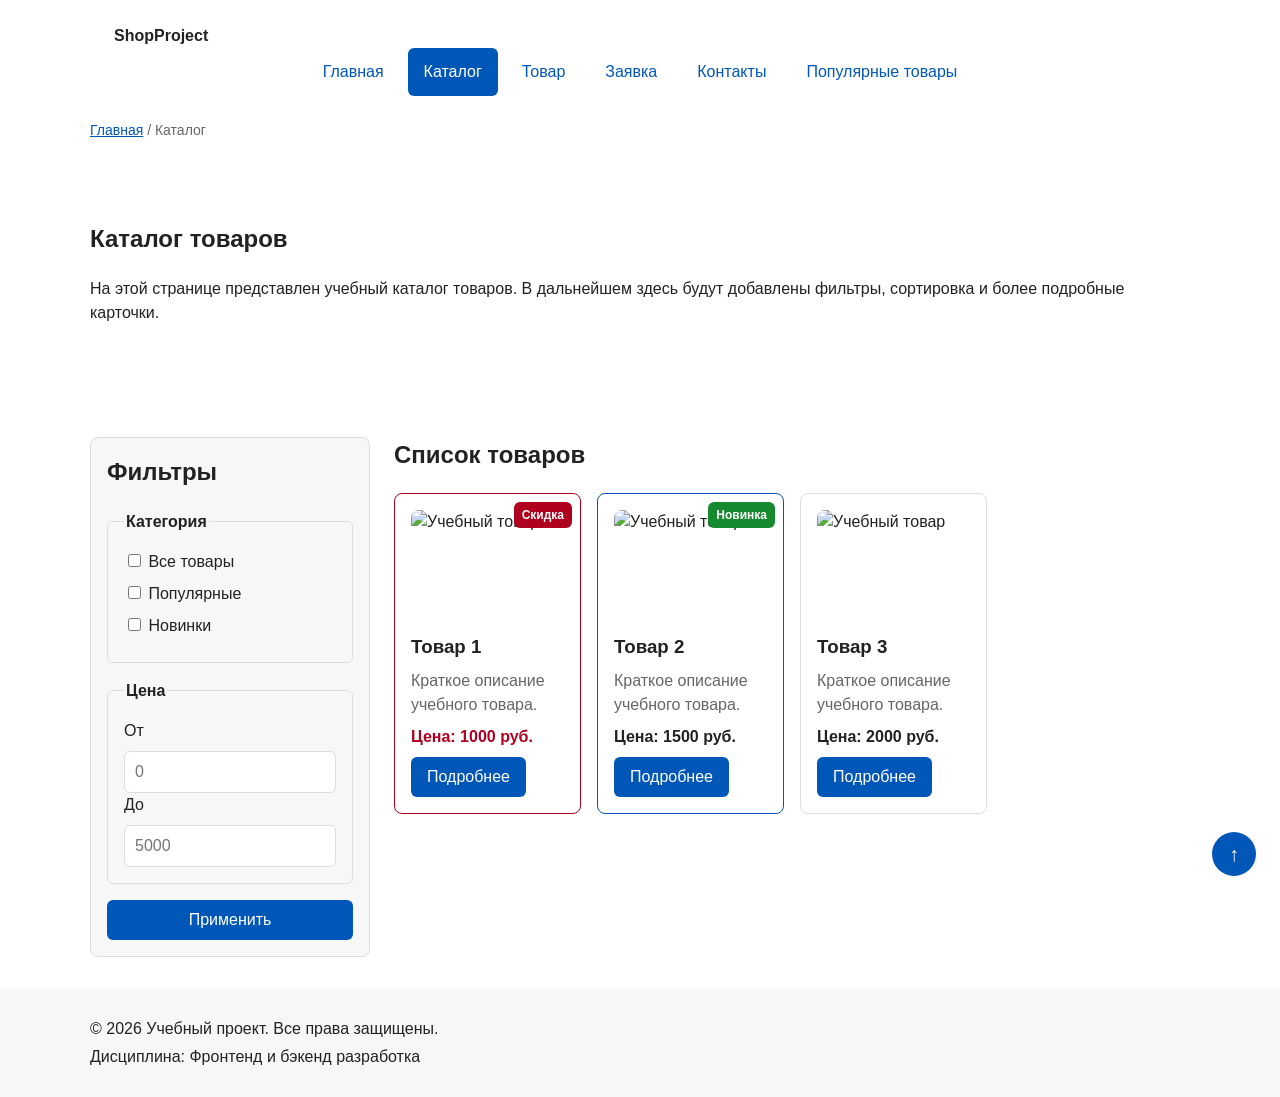
==== catalog.html @ 9c5c3bb3 "feat: complete responsive layout and a11y for KR3" ====
<!DOCTYPE html>
<html lang="ru">
<head>
  <meta charset="UTF-8">
  <meta name="viewport" content="width=device-width, initial-scale=1.0">
  <meta name="description" content="Каталог товаров учебного интернет-магазина.">
  <title>Каталог товаров – Учебный интернет-магазин</title>
  <link rel="stylesheet" href="css/style.css">
  <link rel="stylesheet" href="css/responsive.css">
</head>
<body>
  <a class="skip-link" href="#main">Перейти к основному содержимому</a>
  <header class="site-header">
    <div class="site-header__inner">
      <a class="site-header__logo" href="index.html">ShopProject</a>

      <nav class="site-nav" aria-label="Основная навигация">
        <ul class="site-nav__list">
          <li class="site-nav__item"><a class="site-nav__link" href="index.html">Главная</a></li>
          <li class="site-nav__item"><a class="site-nav__link site-nav__link--active" href="catalog.html">Каталог</a></li>
          <li class="site-nav__item"><a class="site-nav__link" href="product.html">Товар</a></li>
          <li class="site-nav__item"><a class="site-nav__link" href="order.html">Заявка</a></li>
          <li class="site-nav__item"><a class="site-nav__link" href="contacts.html">Контакты</a></li>
          <li class="site-nav__item"><a class="site-nav__link" href="index.html#popular">Популярные товары</a></li>
        </ul>
      </nav>
    </div>
  </header>

  <main id="main">

    <nav class="breadcrumbs" aria-label="Хлебные крошки">
      <a class="breadcrumbs__link" href="index.html">Главная</a>
      <span class="breadcrumbs__current">Каталог</span>
    </nav>

    <section class="section">
      <h1 class="section__title">Каталог товаров</h1>
      <p>
        На этой странице представлен учебный каталог товаров.
        В дальнейшем здесь будут добавлены фильтры, сортировка и более подробные карточки.
      </p>
    </section>

    <section class="catalog-layout">

      <aside class="catalog-filters">
        <h2 class="catalog-filters__title">Фильтры</h2>

        <form class="filters-form" action="#" method="get">

          <fieldset class="filters-form__group">
            <legend class="filters-form__legend">Категория</legend>

            <label class="filters-form__label">
              <input type="checkbox" name="category" value="all">
              Все товары
            </label>

            <label class="filters-form__label">
              <input type="checkbox" name="category" value="popular">
              Популярные
            </label>

            <label class="filters-form__label">
              <input type="checkbox" name="category" value="new">
              Новинки
            </label>
          </fieldset>

          <fieldset class="filters-form__group">
            <legend class="filters-form__legend">Цена</legend>

            <label class="filters-form__label" for="price-from">От</label>
            <input class="filters-form__input" id="price-from" name="price-from" type="number" min="0" placeholder="0">

            <label class="filters-form__label" for="price-to">До</label>
            <input class="filters-form__input" id="price-to" name="price-to" type="number" min="0" placeholder="5000">
          </fieldset>

          <button class="button button--primary" type="submit">Применить</button>
        </form>
      </aside>

      <section class="catalog-products">
        <h2 class="section__title">Список товаров</h2>

        <div class="products-grid">
          <article class="product-card product-card--discount">
            <span class="product-card__badge">Скидка</span>
            <img 
              src="images/product-640.jpg" 
              srcset="images/product-480.jpg 480w,
                      images/product-640.jpg 640w,
                      images/product-960.jpg 960w" 
              sizes="(max-width: 639px) 100vw, (max-width: 1023px) 50vw, 33vw" 
              alt="Учебный товар" 
              width="640" 
              height="480" 
              loading="lazy" 
              class="product-card__image"
            >
            <h3 class="product-card__title">Товар 1</h3>
            <p class="product-card__description">Краткое описание учебного товара.</p>
            <p class="product-card__price">Цена: 1000 руб.</p>
            <a class="button button--primary product-card__button" href="product.html">Подробнее</a>
          </article>

          <article class="product-card product-card--featured">
            <span class="product-card__badge product-card__badge--new">Новинка</span>
            <img 
              src="images/product-640.jpg" 
              srcset="images/product-480.jpg 480w,
                      images/product-640.jpg 640w,
                      images/product-960.jpg 960w" 
              sizes="(max-width: 639px) 100vw, (max-width: 1023px) 50vw, 33vw" 
              alt="Учебный товар" 
              width="640" 
              height="480" 
              loading="lazy" 
              class="product-card__image"
            >
            <h3 class="product-card__title">Товар 2</h3>
            <p class="product-card__description">Краткое описание учебного товара.</p>
            <p class="product-card__price">Цена: 1500 руб.</p>
            <a class="button button--primary product-card__button" href="product.html">Подробнее</a>
          </article>

          <article class="product-card">
            <img 
              src="images/product-640.jpg" 
              srcset="images/product-480.jpg 480w,
                      images/product-640.jpg 640w,
                      images/product-960.jpg 960w" 
              sizes="(max-width: 639px) 100vw, (max-width: 1023px) 50vw, 33vw" 
              alt="Учебный товар" 
              width="640" 
              height="480" 
              loading="lazy" 
              class="product-card__image"
            >
            <h3 class="product-card__title">Товар 3</h3>
            <p class="product-card__description">Краткое описание учебного товара.</p>
            <p class="product-card__price">Цена: 2000 руб.</p>
            <a class="button button--primary product-card__button" href="product.html">Подробнее</a>
          </article>
        </div>
      </section>

    </section>

  </main>

  <a class="scroll-top" href="#" aria-label="Наверх">↑</a>

  <footer class="site-footer">
    <p class="site-footer__text">&copy; 2026 Учебный проект. Все права защищены.</p>
    <p class="site-footer__text">Дисциплина: Фронтенд и бэкенд разработка</p>
  </footer>

</body>
</html>
---- css/style.css ----
/* ===================================
   1. Переменные проекта
   =================================== */

:root {
  --color-bg: #ffffff;
  --color-text: #222222;
  --color-muted: #666666;
  --color-primary: #0057b8;
  --color-primary-dark: #003f86;
  --color-border: #dddddd;
  --color-surface: #f7f7f7;
  --color-surface-accent: #eef5ff;
  --color-danger: #b00020;
  --color-success: #168a2f;
  --color-success-bg: #eefaf0;
  --color-white: #ffffff;

  --space-xs: 4px;
  --space-sm: 8px;
  --space-md: 16px;
  --space-lg: 24px;
  --space-xl: 32px;

  --radius-sm: 6px;
  --radius-md: 8px;
  --radius-lg: 12px;

  --container-width: 1100px;
}

/* ===================================
   2. Базовые стили
   =================================== */

* {
  box-sizing: border-box;
}

html {
  scroll-behavior: smooth;
}

body {
  margin: 0;
  font-family: Arial, sans-serif;
  line-height: 1.5;
  color: var(--color-text);
  background-color: var(--color-bg);
}

/* ===================================
   3. Общие элементы интерфейса
   =================================== */

a {
  color: var(--color-primary);
}

a:hover {
  color: var(--color-primary-dark);
}

a:focus-visible {
  outline: 2px solid var(--color-primary);
  outline-offset: 3px;
}

/* --- Кнопка: блок с модификаторами --- */

.button {
  display: inline-block;
  padding: var(--space-sm) var(--space-md);
  border: none;
  border-radius: var(--radius-sm);
  font: inherit;
  text-decoration: none;
  cursor: pointer;
}

.button--primary {
  color: var(--color-white);
  background-color: var(--color-primary);
}

.button--primary:hover {
  background-color: var(--color-primary-dark);
}

.button--secondary {
  color: var(--color-primary);
  background-color: transparent;
  border: 1px solid var(--color-primary);
}

.button--secondary:hover {
  color: var(--color-white);
  background-color: var(--color-primary);
}

.button:focus-visible {
  outline: 2px solid var(--color-primary);
  outline-offset: 3px;
}

.button:disabled {
  opacity: 0.6;
  cursor: not-allowed;
}

/* ===================================
   4. Шапка и навигация
   =================================== */

.site-header {
  background-color: var(--color-surface);
}

.site-header__inner {
  max-width: var(--container-width);
  margin: 0 auto;
  padding: var(--space-lg);
}

.site-header__logo {
  font-weight: 700;
  color: var(--color-text);
  text-decoration: none;
}

.site-nav__list {
  display: flex;
  flex-wrap: wrap;
  justify-content: center;
  align-items: center;
  gap: var(--space-md);
  padding: 0;
  margin: var(--space-md) 0 0;
  list-style: none;
}

.site-nav__item {
  margin: 0;
}

.site-nav__link {
  display: inline-block;
  padding: var(--space-sm) var(--space-md);
  color: var(--color-primary);
  text-decoration: none;
  border-radius: var(--radius-sm);
}

.site-nav__link:hover {
  color: var(--color-white);
  background-color: var(--color-primary);
}

.site-nav__link:focus-visible {
  outline: 2px solid var(--color-primary);
  outline-offset: 3px;
}

.site-nav__link--active {
  color: var(--color-white);
  background-color: var(--color-primary);
}

/* ===================================
   5. Компоненты страницы
   =================================== */

.main {
  padding: var(--space-lg);
}

.hero {
  max-width: var(--container-width);
  margin: 0 auto var(--space-xl);
  padding: var(--space-xl) var(--space-lg);
  background-color: var(--color-surface-accent);
  border-radius: var(--radius-lg);
}

.hero__title {
  margin-top: 0;
}

.hero__text {
  margin-bottom: var(--space-lg);
}

.section {
  max-width: var(--container-width);
  margin: 0 auto var(--space-xl);
}

.section__title {
  margin-top: 0;
}

.advantages-list {
  padding-left: var(--space-lg);
}

.advantages-list__item {
  margin-bottom: var(--space-xs);
}

.aside-info {
  max-width: var(--container-width);
  margin: 0 auto var(--space-xl);
  padding: var(--space-md);
  border-left: 4px solid var(--color-primary);
  background-color: var(--color-surface);
}

.aside-info__title {
  margin-top: 0;
}

.aside-info__text {
  margin-bottom: 0;
}

.site-footer {
  padding: var(--space-lg);
  background-color: var(--color-surface);
}

.site-footer__text {
  max-width: var(--container-width);
  margin: var(--space-xs) auto;
}

/* ===================================
   6. Хлебные крошки и якоря
   =================================== */

.breadcrumbs {
  max-width: var(--container-width);
  margin: 0 auto var(--space-md);
  font-size: 14px;
  color: var(--color-muted);
}

.breadcrumbs__link {
  color: var(--color-primary);
}

.breadcrumbs__current::before {
  content: " / ";
  color: var(--color-muted);
}

:target {
  outline: 2px dashed var(--color-primary);
  outline-offset: 4px;
}

/* ===================================
   7. Карточки товаров и сетки
   =================================== */

.products-grid {
  display: grid;
  grid-template-columns: repeat(3, 1fr);
  gap: var(--space-lg);
}

.product-card {
  display: flex;
  flex-direction: column;
  gap: var(--space-sm);
  padding: var(--space-md);
  border: 1px solid var(--color-border);
  border-radius: var(--radius-md);
  background-color: var(--color-bg);
}

.product-card:hover {
  border-color: var(--color-primary);
}

.product-card--featured {
  border-color: var(--color-primary);
}

.product-card--discount {
  border-color: var(--color-danger);
}

.product-card__title {
  margin: 0;
  color: var(--color-text);
}

.product-card__description {
  margin: 0;
  color: var(--color-muted);
}

.product-card__price {
  margin: 0;
  font-weight: 700;
}

.product-card--discount .product-card__price {
  color: var(--color-danger);
}

.product-card__button {
  margin-top: auto;
  align-self: flex-start;
}

/* ===================================
   8. Каталог
   =================================== */

.catalog-layout {
  max-width: var(--container-width);
  margin: 0 auto var(--space-xl);
  display: grid;
  grid-template-columns: 260px 1fr;
  grid-template-areas: "filters products";
  gap: var(--space-lg);
}

.catalog-filters {
  grid-area: filters;
  padding: var(--space-md);
  border: 1px solid var(--color-border);
  border-radius: var(--radius-md);
  background-color: var(--color-surface);
}

.catalog-filters__title {
  margin-top: 0;
}

.catalog-products {
  grid-area: products;
}

.filters-form {
  display: grid;
  gap: var(--space-md);
}

.filters-form__group {
  margin: 0;
  padding: var(--space-md);
  border: 1px solid var(--color-border);
  border-radius: var(--radius-sm);
}

.filters-form__legend {
  font-weight: 700;
}

.filters-form__label {
  display: block;
  margin-bottom: var(--space-sm);
}

.filters-form__input {
  width: 100%;
  padding: 8px 10px;
  border: 1px solid var(--color-border);
  border-radius: var(--radius-sm);
  font: inherit;
}

/* ===================================
   9. Модальное окно и форма заявки
   =================================== */

.order-dialog {
  width: min(100% - 32px, 560px);
  padding: var(--space-lg);
  border: none;
  border-radius: var(--radius-lg);
}

.order-dialog::backdrop {
  background-color: rgba(0, 0, 0, 0.5);
}

.order-dialog__title {
  margin-top: 0;
}

.order-form__field {
  margin-bottom: var(--space-md);
}

.order-form__field--checkbox {
  margin-bottom: var(--space-md);
}

.order-form__label {
  display: block;
  margin-bottom: var(--space-xs);
}

.order-form__label--checkbox {
  display: flex;
  align-items: center;
  gap: var(--space-sm);
  margin-bottom: 0;
}

.order-form__input,
.order-form__select,
.order-form__textarea {
  width: 100%;
  padding: 10px 12px;
  border: 1px solid var(--color-border);
  border-radius: var(--radius-sm);
  font: inherit;
}

.order-form__input[type="checkbox"] {
  width: auto;
}

.order-form__hint {
  display: block;
  margin-top: var(--space-xs);
  color: var(--color-muted);
}

.order-form__input:hover,
.order-form__select:hover,
.order-form__textarea:hover {
  border-color: var(--color-primary);
}

.order-form__input:focus-visible,
.order-form__select:focus-visible,
.order-form__textarea:focus-visible {
  outline: 2px solid var(--color-primary);
  outline-offset: 3px;
}

[aria-invalid="true"] {
  border-color: var(--color-danger);
}

.order-form__actions {
  display: flex;
  gap: var(--space-md);
  margin-top: var(--space-lg);
}

.success-message {
  max-width: var(--container-width);
  margin: var(--space-lg) auto;
  padding: var(--space-md);
  border-left: 4px solid var(--color-success);
  background-color: var(--color-success-bg);
}
/* ===================================
   10. Позиционирование
   =================================== */

/* Sticky-шапка */
.site-header {
  position: sticky;
  top: 0;
  z-index: 100;
}

/* Карточка — relative, чтобы бейдж позиционировался относительно неё */
.product-card {
  position: relative;
}

/* Бейдж */
.product-card__badge {
  position: absolute;
  top: var(--space-sm);
  right: var(--space-sm);
  padding: 4px 8px;
  color: var(--color-white);
  background-color: var(--color-danger);
  border-radius: var(--radius-sm);
  font-size: 12px;
  font-weight: 700;
  z-index: 1;
}

.product-card__badge--new {
  background-color: var(--color-success);
}

/* Фиксированная кнопка «Наверх» */
.scroll-top {
  position: fixed;
  right: var(--space-lg);
  bottom: var(--space-lg);
  z-index: 200;

  display: flex;
  align-items: center;
  justify-content: center;

  width: 44px;
  height: 44px;

  color: var(--color-white);
  background-color: var(--color-primary);
  border-radius: 50%;
  text-decoration: none;
  font-size: 20px;

  transition: background-color 0.2s ease;
}

.scroll-top:hover {
  background-color: var(--color-primary-dark);
}

.scroll-top:focus-visible {
  outline: 2px solid var(--color-primary);
  outline-offset: 3px;
}

/* ===================================
   11. Таблица характеристик
   =================================== */

.product-table {
  width: 100%;
  border-collapse: collapse;
  background-color: var(--color-bg);
}

.product-table caption {
  padding: var(--space-sm) 0;
  font-weight: 700;
  text-align: left;
  color: var(--color-text);
}

.product-table th,
.product-table td {
  padding: var(--space-sm) var(--space-md);
  border: 1px solid var(--color-border);
  text-align: left;
}

.product-table th {
  background-color: var(--color-surface);
}

/* ===================================
   12. Страница товара
   =================================== */

.product-page {
  display: grid;
  gap: var(--space-lg);
}

.product-page .product-card {
  max-width: 640px;
}
---- css/responsive.css ----
/* =========================================
   Базовые настройки (Mobile First)
   ========================================= */
*::before, *::after {
  box-sizing: border-box;
}

html {
  scroll-behavior: smooth;
}

img, video {
  max-width: 100%;
  height: auto;
}

body {
  overflow-x: hidden; /* Убираем горизонтальный скролл */
}

/* =========================================
   Контейнеры и секции
   ========================================= */
.container, .main, .section {
  width: min(100% - 32px, 1200px);
  margin-inline: auto;
}

.section {
  padding-block: clamp(24px, 5vw, 64px);
}

/* =========================================
   Навигация (Шапка)
   ========================================= */
.site-nav__list {
  display: flex;
  flex-direction: column;
  gap: 8px;
  padding: 0;
  margin: 0;
  list-style: none;
}

.site-nav__list a {
  display: block;
  padding: 12px 16px;
}

@media (min-width: 768px) {
  .site-nav__list {
    flex-direction: row;
    flex-wrap: wrap;
    align-items: center;
  }
  
  .site-header {
    position: sticky;
    top: 0;
    z-index: 100;
    background-color: #ffffff; /* Подставь свой цвет фона шапки */
  }
}

/* =========================================
   Hero-блок
   ========================================= */
.hero {
  display: grid;
  gap: 24px;
  align-items: center;
}

.hero__title {
  font-size: clamp(28px, 7vw, 56px);
  line-height: 1.1;
}

.hero__image {
  width: 100%;
  max-width: 520px;
  margin-inline: auto;
}

@media (min-width: 900px) {
  .hero {
    grid-template-columns: minmax(0, 1fr) minmax(320px, 520px);
  }
}

/* =========================================
   Сетка карточек
   ========================================= */
.products-grid {
  display: grid;
  grid-template-columns: 1fr;
  gap: 16px;
}

.product-card {
  min-width: 0;
}

.product-card__title, .product-card__description {
  overflow-wrap: anywhere;
}

.product-card__image {
  display: block;
  width: 100%;
  aspect-ratio: 4 / 3;
  object-fit: cover;
  border-radius: 8px;
}

@media (min-width: 640px) {
  .products-grid {
    grid-template-columns: repeat(2, minmax(0, 1fr));
  }
}

@media (min-width: 1024px) {
  .products-grid {
    grid-template-columns: repeat(3, minmax(0, 1fr));
  }
}

@media (min-width: 1280px) {
  .products-grid {
    grid-template-columns: repeat(4, minmax(0, 1fr));
  }
}

/* =========================================
   Каталог и фильтры
   ========================================= */
.catalog-layout {
  display: grid;
  gap: 24px;
}

.catalog-filters {
  order: -1;
}

@media (min-width: 1024px) {
  .catalog-layout {
    grid-template-columns: 280px minmax(0, 1fr);
    align-items: start;
  }
  .catalog-filters {
    position: sticky;
    top: 88px;
    order: initial;
  }
}

/* =========================================
   Формы (order.html)
   ========================================= */
.order-form {
  display: grid;
  gap: 16px;
}

.order-form__group {
  display: grid;
  gap: 8px;
}

.order-form input, 
.order-form textarea, 
.order-form select {
  width: 100%;
  min-height: 44px;
  padding: 10px 12px;
  font: inherit;
}

.order-form textarea {
  min-height: 120px;
  resize: vertical;
}

@media (min-width: 768px) {
  .order-form {
    grid-template-columns: repeat(2, minmax(0, 1fr));
  }
  .order-form__group--wide {
    grid-column: 1 / -1;
  }
}

/* =========================================
   Таблицы (product.html)
   ========================================= */
.table-wrapper {
  overflow-x: auto;
  -webkit-overflow-scrolling: touch;
  margin-bottom: 16px;
}

.product-table {
  width: 100%;
  min-width: 640px;
  border-collapse: collapse;
}

/* =========================================
   Доступность (A11y)
   ========================================= */
.skip-link {
  position: absolute;
  left: 16px;
  top: -100px;
  z-index: 1000;
  padding: 8px 12px;
  color: #ffffff;
  background-color: #111111;
  border-radius: 6px;
  text-decoration: none;
}

.skip-link:focus, 
.skip-link:focus-visible {
  top: 16px;
}

:focus-visible {
  outline: 3px solid #0057b8;
  outline-offset: 3px;
}
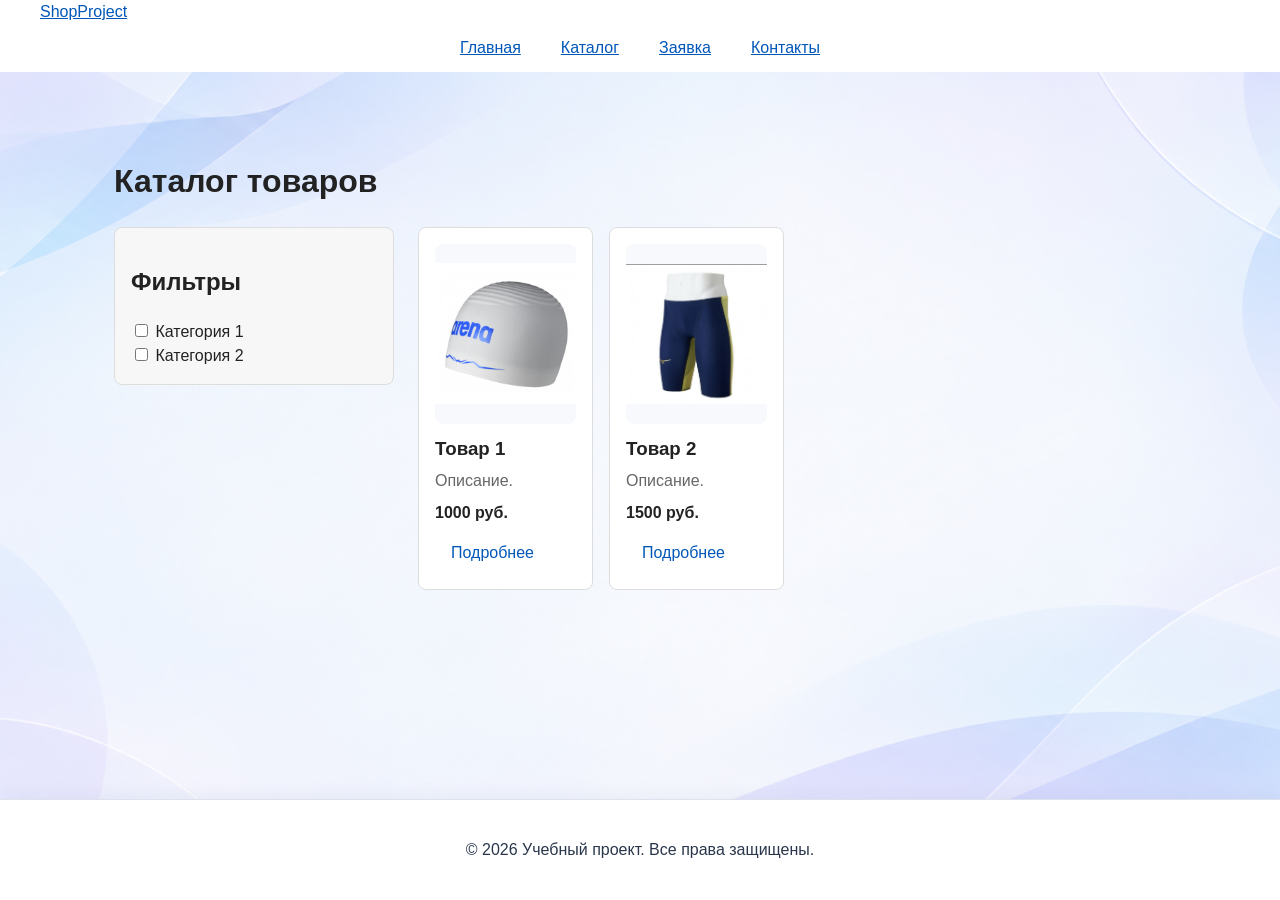
==== commit d39cdb2b: "Initial commit" ====
--- a/catalog.html
+++ b/catalog.html
@@ -3,160 +3,68 @@
 <head>
   <meta charset="UTF-8">
   <meta name="viewport" content="width=device-width, initial-scale=1.0">
-  <meta name="description" content="Каталог товаров учебного интернет-магазина.">
-  <title>Каталог товаров – Учебный интернет-магазин</title>
+  <title>Каталог товаров</title>
   <link rel="stylesheet" href="css/style.css">
   <link rel="stylesheet" href="css/responsive.css">
 </head>
 <body>
   <a class="skip-link" href="#main">Перейти к основному содержимому</a>
+
   <header class="site-header">
-    <div class="site-header__inner">
-      <a class="site-header__logo" href="index.html">ShopProject</a>
-
+    <div class="container">
+      <a class="site-logo" href="index.html">ShopProject</a>
       <nav class="site-nav" aria-label="Основная навигация">
         <ul class="site-nav__list">
-          <li class="site-nav__item"><a class="site-nav__link" href="index.html">Главная</a></li>
-          <li class="site-nav__item"><a class="site-nav__link site-nav__link--active" href="catalog.html">Каталог</a></li>
-          <li class="site-nav__item"><a class="site-nav__link" href="product.html">Товар</a></li>
-          <li class="site-nav__item"><a class="site-nav__link" href="order.html">Заявка</a></li>
-          <li class="site-nav__item"><a class="site-nav__link" href="contacts.html">Контакты</a></li>
-          <li class="site-nav__item"><a class="site-nav__link" href="index.html#popular">Популярные товары</a></li>
+          <li><a href="index.html">Главная</a></li>
+          <li><a href="catalog.html">Каталог</a></li>
+          <li><a href="order.html">Заявка</a></li>
+          <li><a href="contacts.html">Контакты</a></li>
         </ul>
       </nav>
     </div>
   </header>
 
-  <main id="main">
-
-    <nav class="breadcrumbs" aria-label="Хлебные крошки">
-      <a class="breadcrumbs__link" href="index.html">Главная</a>
-      <span class="breadcrumbs__current">Каталог</span>
-    </nav>
-
-    <section class="section">
-      <h1 class="section__title">Каталог товаров</h1>
-      <p>
-        На этой странице представлен учебный каталог товаров.
-        В дальнейшем здесь будут добавлены фильтры, сортировка и более подробные карточки.
-      </p>
-    </section>
-
-    <section class="catalog-layout">
-
+  <main id="main" class="main section">
+    <h1>Каталог товаров</h1>
+    <div class="catalog-layout">
       <aside class="catalog-filters">
-        <h2 class="catalog-filters__title">Фильтры</h2>
-
-        <form class="filters-form" action="#" method="get">
-
-          <fieldset class="filters-form__group">
-            <legend class="filters-form__legend">Категория</legend>
-
-            <label class="filters-form__label">
-              <input type="checkbox" name="category" value="all">
-              Все товары
-            </label>
-
-            <label class="filters-form__label">
-              <input type="checkbox" name="category" value="popular">
-              Популярные
-            </label>
-
-            <label class="filters-form__label">
-              <input type="checkbox" name="category" value="new">
-              Новинки
-            </label>
-          </fieldset>
-
-          <fieldset class="filters-form__group">
-            <legend class="filters-form__legend">Цена</legend>
-
-            <label class="filters-form__label" for="price-from">От</label>
-            <input class="filters-form__input" id="price-from" name="price-from" type="number" min="0" placeholder="0">
-
-            <label class="filters-form__label" for="price-to">До</label>
-            <input class="filters-form__input" id="price-to" name="price-to" type="number" min="0" placeholder="5000">
-          </fieldset>
-
-          <button class="button button--primary" type="submit">Применить</button>
+        <h2>Фильтры</h2>
+        <form>
+          <label><input type="checkbox"> Категория 1</label><br>
+          <label><input type="checkbox"> Категория 2</label>
         </form>
       </aside>
-
+      
       <section class="catalog-products">
-        <h2 class="section__title">Список товаров</h2>
-
         <div class="products-grid">
-          <article class="product-card product-card--discount">
-            <span class="product-card__badge">Скидка</span>
-            <img 
-              src="images/product-640.jpg" 
-              srcset="images/product-480.jpg 480w,
-                      images/product-640.jpg 640w,
-                      images/product-960.jpg 960w" 
-              sizes="(max-width: 639px) 100vw, (max-width: 1023px) 50vw, 33vw" 
-              alt="Учебный товар" 
-              width="640" 
-              height="480" 
-              loading="lazy" 
-              class="product-card__image"
-            >
-            <h3 class="product-card__title">Товар 1</h3>
-            <p class="product-card__description">Краткое описание учебного товара.</p>
-            <p class="product-card__price">Цена: 1000 руб.</p>
-            <a class="button button--primary product-card__button" href="product.html">Подробнее</a>
+          <!-- Карточки товаров (скопируй из index.html) -->
+          <article class="product-card">
+            <img src="images/product-1.jpg" alt="Товар 1" class="product-card__image">
+            <div class="product-card__content">
+              <h3 class="product-card__title">Товар 1</h3>
+              <p class="product-card__description">Описание.</p>
+              <p class="product-card__price">1000 руб.</p>
+              <a href="product.html" class="button product-card__button">Подробнее</a>
+            </div>
           </article>
-
-          <article class="product-card product-card--featured">
-            <span class="product-card__badge product-card__badge--new">Новинка</span>
-            <img 
-              src="images/product-640.jpg" 
-              srcset="images/product-480.jpg 480w,
-                      images/product-640.jpg 640w,
-                      images/product-960.jpg 960w" 
-              sizes="(max-width: 639px) 100vw, (max-width: 1023px) 50vw, 33vw" 
-              alt="Учебный товар" 
-              width="640" 
-              height="480" 
-              loading="lazy" 
-              class="product-card__image"
-            >
-            <h3 class="product-card__title">Товар 2</h3>
-            <p class="product-card__description">Краткое описание учебного товара.</p>
-            <p class="product-card__price">Цена: 1500 руб.</p>
-            <a class="button button--primary product-card__button" href="product.html">Подробнее</a>
-          </article>
-
           <article class="product-card">
-            <img 
-              src="images/product-640.jpg" 
-              srcset="images/product-480.jpg 480w,
-                      images/product-640.jpg 640w,
-                      images/product-960.jpg 960w" 
-              sizes="(max-width: 639px) 100vw, (max-width: 1023px) 50vw, 33vw" 
-              alt="Учебный товар" 
-              width="640" 
-              height="480" 
-              loading="lazy" 
-              class="product-card__image"
-            >
-            <h3 class="product-card__title">Товар 3</h3>
-            <p class="product-card__description">Краткое описание учебного товара.</p>
-            <p class="product-card__price">Цена: 2000 руб.</p>
-            <a class="button button--primary product-card__button" href="product.html">Подробнее</a>
+            <img src="images/product-2.jpg" alt="Товар 2" class="product-card__image">
+            <div class="product-card__content">
+              <h3 class="product-card__title">Товар 2</h3>
+              <p class="product-card__description">Описание.</p>
+              <p class="product-card__price">1500 руб.</p>
+              <a href="product.html" class="button product-card__button">Подробнее</a>
+            </div>
           </article>
         </div>
       </section>
-
-    </section>
-
+    </div>
   </main>
 
-  <a class="scroll-top" href="#" aria-label="Наверх">↑</a>
-
-  <footer class="site-footer">
-    <p class="site-footer__text">&copy; 2026 Учебный проект. Все права защищены.</p>
-    <p class="site-footer__text">Дисциплина: Фронтенд и бэкенд разработка</p>
+  <footer class="footer">
+    <div class="container">
+      <p>&copy; 2026 Учебный проект. Все права защищены.</p>
+    </div>
   </footer>
-
 </body>
 </html>
--- a/css/style.css
+++ b/css/style.css
@@ -566,4 +566,164 @@
 
 .product-page .product-card {
   max-width: 640px;
-}+}
+
+/* ==========================================
+   ИСПРАВЛЕНИЕ ДИЗАЙНА SHOPPROJECT
+   ========================================== */
+
+/* Фоновое изображение сайта */
+body {
+  min-height: 100vh;
+  min-height: 100dvh;
+
+  display: flex;
+  flex-direction: column;
+
+  background-color: #f1f5ff;
+  background-image:
+    linear-gradient(
+      rgba(255, 255, 255, 0.24),
+      rgba(255, 255, 255, 0.24)
+    ),
+    url("../images/site-background.png");
+
+  background-position: center;
+  background-size: cover;
+  background-repeat: no-repeat;
+  background-attachment: fixed;
+}
+
+/* Основная часть страницы */
+.main {
+  flex: 1 0 auto;
+  min-width: 0;
+}
+
+/* Ровная сетка товаров */
+.products-grid {
+  align-items: stretch;
+}
+
+/* Одинаковая высота карточек */
+.product-card {
+  min-width: 0;
+  height: 100%;
+  gap: 0;
+}
+
+/* Одинаковые размеры изображений */
+.product-card__image {
+  display: block;
+
+  width: 100%;
+  height: 180px;
+
+  object-fit: contain;
+  object-position: center;
+
+  background-color: #f7f9fc;
+  border-radius: 8px;
+}
+
+/* Содержимое карточек */
+.product-card__content {
+  display: flex;
+  flex: 1 1 auto;
+  flex-direction: column;
+
+  gap: 8px;
+  min-width: 0;
+  padding-top: 12px;
+}
+
+/* Названия товаров */
+.product-card__title {
+  margin: 0;
+  line-height: 1.35;
+}
+
+/* Описания товаров */
+.product-card__description {
+  margin: 0;
+  flex: 1 1 auto;
+}
+
+/* Цены товаров */
+.product-card__price {
+  margin: 0;
+  font-weight: 700;
+}
+
+/* Кнопки "Подробнее" */
+.product-card__button {
+  align-self: flex-start;
+  margin-top: 0;
+}
+
+/* ==========================================
+   НИЖНЯЯ ПЛАШКА
+   ========================================== */
+
+.footer,
+.site-footer {
+  flex-shrink: 0;
+
+  width: 100%;
+  margin-top: auto;
+  padding: 22px 16px;
+
+  background: #ffffff;
+
+  border-top: 1px solid #dbe3ef;
+
+  box-shadow:
+    0 -3px 18px rgba(34, 62, 112, 0.06);
+}
+
+/* Контейнер подвала */
+.footer > .container,
+.site-footer > .container {
+  width: min(100%, 1100px);
+  max-width: 1100px;
+  min-height: 56px;
+
+  margin: 0 auto;
+  padding: 0;
+
+  display: flex;
+  align-items: center;
+  justify-content: center;
+
+  text-align: center;
+}
+
+/* Надпись внизу страницы */
+.footer p,
+.site-footer p {
+  width: 100%;
+  margin: 0;
+
+  text-align: center;
+  color: #29364b;
+  line-height: 1.5;
+}
+
+/* ==========================================
+   АДАПТАЦИЯ ДЛЯ ТЕЛЕФОНОВ
+   ========================================== */
+
+@media (max-width: 639px) {
+  body {
+    background-attachment: scroll;
+  }
+
+  .product-card__image {
+    height: 200px;
+  }
+
+  .footer,
+  .site-footer {
+    padding: 18px 12px;
+  }
+}
--- a/css/responsive.css
+++ b/css/responsive.css
@@ -229,4 +229,19 @@
 :focus-visible {
   outline: 3px solid #0057b8;
   outline-offset: 3px;
-}+}
+
+/* Выравнивание изображений товаров */
+
+.product-card__image {
+  height: 180px;
+  aspect-ratio: auto;
+  object-fit: contain;
+}
+
+/* Телефоны */
+@media (max-width: 639px) {
+  .product-card__image {
+    height: 200px;
+  }
+}
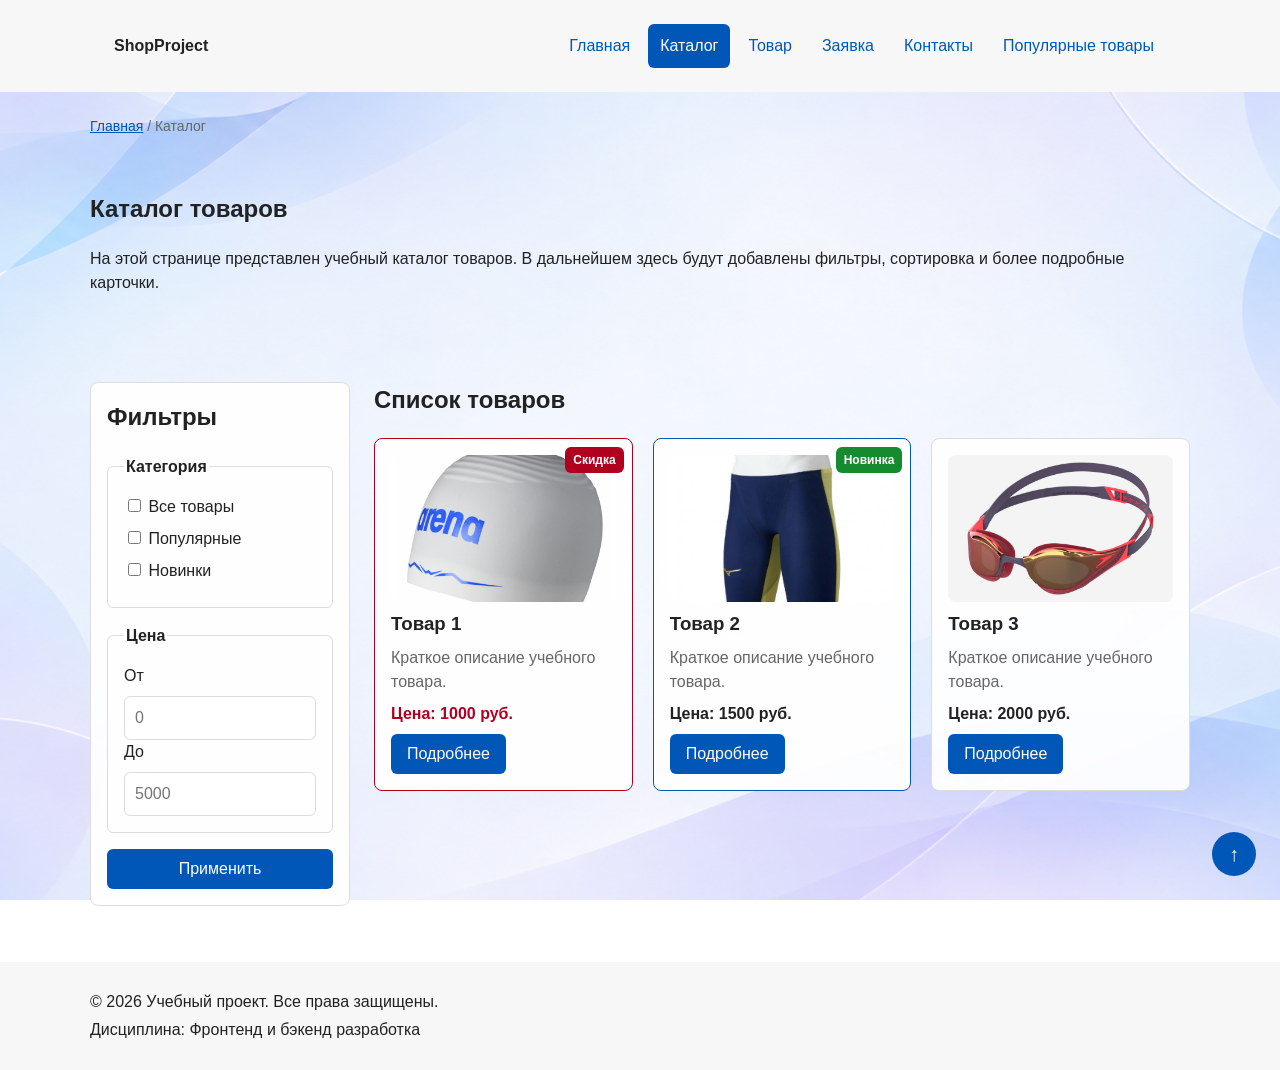
==== commit c7accce8: "Обновление КР 3" ====
--- a/catalog.html
+++ b/catalog.html
@@ -1,9 +1,11 @@
+
 <!DOCTYPE html>
 <html lang="ru">
 <head>
   <meta charset="UTF-8">
   <meta name="viewport" content="width=device-width, initial-scale=1.0">
-  <title>Каталог товаров</title>
+  <meta name="description" content="Каталог товаров учебного интернет-магазина.">
+  <title>Каталог товаров – Учебный интернет-магазин</title>
   <link rel="stylesheet" href="css/style.css">
   <link rel="stylesheet" href="css/responsive.css">
 </head>
@@ -11,60 +13,119 @@
   <a class="skip-link" href="#main">Перейти к основному содержимому</a>
 
   <header class="site-header">
-    <div class="container">
-      <a class="site-logo" href="index.html">ShopProject</a>
+    <div class="site-header__inner">
+      <a class="site-header__logo" href="index.html">ShopProject</a>
+
       <nav class="site-nav" aria-label="Основная навигация">
         <ul class="site-nav__list">
-          <li><a href="index.html">Главная</a></li>
-          <li><a href="catalog.html">Каталог</a></li>
-          <li><a href="order.html">Заявка</a></li>
-          <li><a href="contacts.html">Контакты</a></li>
+          <li class="site-nav__item"><a class="site-nav__link" href="index.html">Главная</a></li>
+          <li class="site-nav__item"><a class="site-nav__link site-nav__link--active" href="catalog.html" aria-current="page">Каталог</a></li>
+          <li class="site-nav__item"><a class="site-nav__link" href="product.html">Товар</a></li>
+          <li class="site-nav__item"><a class="site-nav__link" href="order.html">Заявка</a></li>
+          <li class="site-nav__item"><a class="site-nav__link" href="contacts.html">Контакты</a></li>
+          <li class="site-nav__item"><a class="site-nav__link" href="index.html#popular">Популярные товары</a></li>
         </ul>
       </nav>
     </div>
   </header>
 
-  <main id="main" class="main section">
-    <h1>Каталог товаров</h1>
-    <div class="catalog-layout">
+  <main class="main" id="main" tabindex="-1">
+
+    <nav class="breadcrumbs" aria-label="Хлебные крошки">
+      <a class="breadcrumbs__link" href="index.html">Главная</a>
+      <span class="breadcrumbs__current">Каталог</span>
+    </nav>
+
+    <section class="section">
+      <h1 class="section__title">Каталог товаров</h1>
+      <p>
+        На этой странице представлен учебный каталог товаров.
+        В дальнейшем здесь будут добавлены фильтры, сортировка и более подробные карточки.
+      </p>
+    </section>
+
+    <section class="catalog-layout">
+
       <aside class="catalog-filters">
-        <h2>Фильтры</h2>
-        <form>
-          <label><input type="checkbox"> Категория 1</label><br>
-          <label><input type="checkbox"> Категория 2</label>
+        <h2 class="catalog-filters__title">Фильтры</h2>
+
+        <form class="filters-form" action="#" method="get">
+
+          <fieldset class="filters-form__group">
+            <legend class="filters-form__legend">Категория</legend>
+
+            <label class="filters-form__label">
+              <input type="checkbox" name="category" value="all">
+              Все товары
+            </label>
+
+            <label class="filters-form__label">
+              <input type="checkbox" name="category" value="popular">
+              Популярные
+            </label>
+
+            <label class="filters-form__label">
+              <input type="checkbox" name="category" value="new">
+              Новинки
+            </label>
+          </fieldset>
+
+          <fieldset class="filters-form__group">
+            <legend class="filters-form__legend">Цена</legend>
+
+            <label class="filters-form__label" for="price-from">От</label>
+            <input class="filters-form__input" id="price-from" name="price-from" type="number" min="0" placeholder="0">
+
+            <label class="filters-form__label" for="price-to">До</label>
+            <input class="filters-form__input" id="price-to" name="price-to" type="number" min="0" placeholder="5000">
+          </fieldset>
+
+          <button class="button button--primary" type="submit">Применить</button>
         </form>
       </aside>
-      
+
       <section class="catalog-products">
+        <h2 class="section__title">Список товаров</h2>
+
         <div class="products-grid">
-          <!-- Карточки товаров (скопируй из index.html) -->
+          <article class="product-card product-card--discount">
+            <span class="product-card__badge">Скидка</span>
+            <img class="product-card__image" src="images/product-1.jpg" alt="Товар 1 из учебного каталога" width="640" height="420" loading="lazy">
+            <h3 class="product-card__title">Товар 1</h3>
+            <p class="product-card__description">Краткое описание учебного товара.</p>
+            <p class="product-card__price">Цена: 1000 руб.</p>
+            <a class="button button--primary product-card__button" href="product.html">Подробнее</a>
+          </article>
+
+          <article class="product-card product-card--featured">
+            <span class="product-card__badge product-card__badge--new">Новинка</span>
+            <img class="product-card__image" src="images/product-2.jpg" alt="Товар 2 из учебного каталога" width="640" height="420" loading="lazy">
+            <h3 class="product-card__title">Товар 2</h3>
+            <p class="product-card__description">Краткое описание учебного товара.</p>
+            <p class="product-card__price">Цена: 1500 руб.</p>
+            <a class="button button--primary product-card__button" href="product.html">Подробнее</a>
+          </article>
+
           <article class="product-card">
-            <img src="images/product-1.jpg" alt="Товар 1" class="product-card__image">
-            <div class="product-card__content">
-              <h3 class="product-card__title">Товар 1</h3>
-              <p class="product-card__description">Описание.</p>
-              <p class="product-card__price">1000 руб.</p>
-              <a href="product.html" class="button product-card__button">Подробнее</a>
-            </div>
-          </article>
-          <article class="product-card">
-            <img src="images/product-2.jpg" alt="Товар 2" class="product-card__image">
-            <div class="product-card__content">
-              <h3 class="product-card__title">Товар 2</h3>
-              <p class="product-card__description">Описание.</p>
-              <p class="product-card__price">1500 руб.</p>
-              <a href="product.html" class="button product-card__button">Подробнее</a>
-            </div>
+            <img class="product-card__image" src="images/product-3.jpg" alt="Товар 3 из учебного каталога" width="640" height="420" loading="lazy">
+            <h3 class="product-card__title">Товар 3</h3>
+            <p class="product-card__description">Краткое описание учебного товара.</p>
+            <p class="product-card__price">Цена: 2000 руб.</p>
+            <a class="button button--primary product-card__button" href="product.html">Подробнее</a>
           </article>
         </div>
       </section>
-    </div>
+
+    </section>
+
   </main>
 
-  <footer class="footer">
-    <div class="container">
-      <p>&copy; 2026 Учебный проект. Все права защищены.</p>
-    </div>
+  <a class="scroll-top" href="#" aria-label="Наверх">↑</a>
+
+  <footer class="site-footer">
+    <p class="site-footer__text">&copy; 2026 Учебный проект. Все права защищены.</p>
+    <p class="site-footer__text">Дисциплина: Фронтенд и бэкенд разработка</p>
   </footer>
+
 </body>
-</html>+</html>
--- a/css/style.css
+++ b/css/style.css
@@ -1,3 +1,4 @@
+
 /* ===================================
    1. Переменные проекта
    =================================== */
@@ -461,6 +462,7 @@
   border-left: 4px solid var(--color-success);
   background-color: var(--color-success-bg);
 }
+
 /* ===================================
    10. Позиционирование
    =================================== */
@@ -567,163 +569,3 @@
 .product-page .product-card {
   max-width: 640px;
 }
-
-/* ==========================================
-   ИСПРАВЛЕНИЕ ДИЗАЙНА SHOPPROJECT
-   ========================================== */
-
-/* Фоновое изображение сайта */
-body {
-  min-height: 100vh;
-  min-height: 100dvh;
-
-  display: flex;
-  flex-direction: column;
-
-  background-color: #f1f5ff;
-  background-image:
-    linear-gradient(
-      rgba(255, 255, 255, 0.24),
-      rgba(255, 255, 255, 0.24)
-    ),
-    url("../images/site-background.png");
-
-  background-position: center;
-  background-size: cover;
-  background-repeat: no-repeat;
-  background-attachment: fixed;
-}
-
-/* Основная часть страницы */
-.main {
-  flex: 1 0 auto;
-  min-width: 0;
-}
-
-/* Ровная сетка товаров */
-.products-grid {
-  align-items: stretch;
-}
-
-/* Одинаковая высота карточек */
-.product-card {
-  min-width: 0;
-  height: 100%;
-  gap: 0;
-}
-
-/* Одинаковые размеры изображений */
-.product-card__image {
-  display: block;
-
-  width: 100%;
-  height: 180px;
-
-  object-fit: contain;
-  object-position: center;
-
-  background-color: #f7f9fc;
-  border-radius: 8px;
-}
-
-/* Содержимое карточек */
-.product-card__content {
-  display: flex;
-  flex: 1 1 auto;
-  flex-direction: column;
-
-  gap: 8px;
-  min-width: 0;
-  padding-top: 12px;
-}
-
-/* Названия товаров */
-.product-card__title {
-  margin: 0;
-  line-height: 1.35;
-}
-
-/* Описания товаров */
-.product-card__description {
-  margin: 0;
-  flex: 1 1 auto;
-}
-
-/* Цены товаров */
-.product-card__price {
-  margin: 0;
-  font-weight: 700;
-}
-
-/* Кнопки "Подробнее" */
-.product-card__button {
-  align-self: flex-start;
-  margin-top: 0;
-}
-
-/* ==========================================
-   НИЖНЯЯ ПЛАШКА
-   ========================================== */
-
-.footer,
-.site-footer {
-  flex-shrink: 0;
-
-  width: 100%;
-  margin-top: auto;
-  padding: 22px 16px;
-
-  background: #ffffff;
-
-  border-top: 1px solid #dbe3ef;
-
-  box-shadow:
-    0 -3px 18px rgba(34, 62, 112, 0.06);
-}
-
-/* Контейнер подвала */
-.footer > .container,
-.site-footer > .container {
-  width: min(100%, 1100px);
-  max-width: 1100px;
-  min-height: 56px;
-
-  margin: 0 auto;
-  padding: 0;
-
-  display: flex;
-  align-items: center;
-  justify-content: center;
-
-  text-align: center;
-}
-
-/* Надпись внизу страницы */
-.footer p,
-.site-footer p {
-  width: 100%;
-  margin: 0;
-
-  text-align: center;
-  color: #29364b;
-  line-height: 1.5;
-}
-
-/* ==========================================
-   АДАПТАЦИЯ ДЛЯ ТЕЛЕФОНОВ
-   ========================================== */
-
-@media (max-width: 639px) {
-  body {
-    background-attachment: scroll;
-  }
-
-  .product-card__image {
-    height: 200px;
-  }
-
-  .footer,
-  .site-footer {
-    padding: 18px 12px;
-  }
-}
--- a/css/responsive.css
+++ b/css/responsive.css
@@ -1,7 +1,9 @@
-/* =========================================
-   Базовые настройки (Mobile First)
-   ========================================= */
-*::before, *::after {
+
+/* КР №3: дополнения к исходному style.css. Mobile First. */
+
+*,
+*::before,
+*::after {
   box-sizing: border-box;
 }
 
@@ -9,239 +11,392 @@
   scroll-behavior: smooth;
 }
 
-img, video {
+img,
+video {
   max-width: 100%;
   height: auto;
 }
 
 body {
-  overflow-x: hidden; /* Убираем горизонтальный скролл */
-}
-
-/* =========================================
-   Контейнеры и секции
-   ========================================= */
-.container, .main, .section {
-  width: min(100% - 32px, 1200px);
-  margin-inline: auto;
+  overflow-wrap: anywhere;
+}
+
+.main,
+.site-header__inner,
+.site-footer {
+  min-width: 0;
 }
 
 .section {
-  padding-block: clamp(24px, 5vw, 64px);
-}
-
-/* =========================================
-   Навигация (Шапка)
-   ========================================= */
+  padding-block: clamp(16px, 3vw, 40px);
+}
+
+.site-header__inner {
+  display: flex;
+  flex-direction: column;
+  gap: 12px;
+  align-items: stretch;
+}
+
 .site-nav__list {
   display: flex;
   flex-direction: column;
-  gap: 8px;
+  flex-wrap: wrap;
+  gap: 4px;
   padding: 0;
   margin: 0;
   list-style: none;
 }
 
-.site-nav__list a {
+.site-nav__link {
   display: block;
-  padding: 12px 16px;
-}
-
-@media (min-width: 768px) {
-  .site-nav__list {
-    flex-direction: row;
-    flex-wrap: wrap;
-    align-items: center;
-  }
-  
-  .site-header {
-    position: sticky;
-    top: 0;
-    z-index: 100;
-    background-color: #ffffff; /* Подставь свой цвет фона шапки */
-  }
-}
-
-/* =========================================
-   Hero-блок
-   ========================================= */
+  padding: 10px 12px;
+}
+
 .hero {
-  display: grid;
-  gap: 24px;
-  align-items: center;
+  max-width: 100%;
+  padding: clamp(20px, 5vw, 56px);
 }
 
 .hero__title {
-  font-size: clamp(28px, 7vw, 56px);
-  line-height: 1.1;
-}
-
-.hero__image {
-  width: 100%;
-  max-width: 520px;
-  margin-inline: auto;
-}
-
-@media (min-width: 900px) {
-  .hero {
-    grid-template-columns: minmax(0, 1fr) minmax(320px, 520px);
-  }
-}
-
-/* =========================================
-   Сетка карточек
-   ========================================= */
+  font-size: clamp(1.6rem, 5vw, 2.8rem);
+}
+
 .products-grid {
   display: grid;
-  grid-template-columns: 1fr;
-  gap: 16px;
+  grid-template-columns: minmax(0, 1fr);
+  gap: 20px;
 }
 
 .product-card {
   min-width: 0;
-}
-
-.product-card__title, .product-card__description {
-  overflow-wrap: anywhere;
+  display: flex;
+  flex-direction: column;
+  align-items: stretch;
+}
+
+.product-card__picture {
+  display: block;
+  margin: 12px 0;
+  overflow: hidden;
+  border-radius: 8px;
+  background: #eef5ff;
 }
 
 .product-card__image {
   display: block;
   width: 100%;
-  aspect-ratio: 4 / 3;
+  height: auto;
+  aspect-ratio: 32 / 21;
   object-fit: cover;
-  border-radius: 8px;
-}
-
-@media (min-width: 640px) {
+}
+
+.product-card__button {
+  margin-top: auto;
+  align-self: flex-start;
+}
+
+.catalog-layout {
+  display: grid;
+  grid-template-columns: minmax(0, 1fr);
+  gap: 24px;
+}
+
+.catalog-filters,
+.catalog-products {
+  min-width: 0;
+}
+
+.order-form,
+.contact-form {
+  display: grid;
+  grid-template-columns: minmax(0, 1fr);
+  gap: 16px;
+}
+
+.order-form__field,
+.contact-form > div {
+  min-width: 0;
+}
+
+.order-form__input,
+.order-form__select,
+.order-form__textarea,
+.filters-form__input,
+.contact-form input,
+.contact-form textarea {
+  max-width: 100%;
+  width: 100%;
+  min-height: 44px;
+  font: inherit;
+}
+
+.order-form__input[type="checkbox"],
+.filters-form__input[type="checkbox"],
+.filters-form__input[type="radio"] {
+  width: auto;
+  min-height: auto;
+}
+
+.contact-form label {
+  display: block;
+  margin-bottom: 6px;
+  font-weight: 600;
+}
+
+.order-form__actions {
+  display: flex;
+  flex-wrap: wrap;
+  gap: 12px;
+}
+
+.table-wrapper {
+  max-width: 100%;
+  overflow-x: auto;
+  -webkit-overflow-scrolling: touch;
+}
+
+.product-table {
+  width: 100%;
+  border-collapse: collapse;
+}
+
+.product-table th,
+.product-table td {
+  overflow-wrap: break-word;
+}
+
+.order-dialog {
+  box-sizing: border-box;
+  max-width: min(94vw, 620px);
+  max-height: 90dvh;
+  overflow: auto;
+  margin: auto;
+}
+
+/* Доступность */
+
+.skip-link {
+  position: fixed;
+  top: -100px;
+  left: 12px;
+  z-index: 9999;
+  background: #111;
+  color: white;
+  padding: 12px;
+  border-radius: 6px;
+}
+
+.skip-link:focus,
+.skip-link:focus-visible {
+  top: 12px;
+  color: white;
+}
+
+:focus-visible {
+  outline: 3px solid #0057b8;
+  outline-offset: 3px;
+}
+
+button,
+a,
+input,
+select,
+textarea {
+  touch-action: manipulation;
+}
+
+/* Мобильные устройства */
+
+@media (max-width: 767px) {
+  .product-table thead {
+    display: none;
+  }
+
+  .product-table,
+  .product-table tbody,
+  .product-table tr,
+  .product-table td {
+    display: block;
+    width: 100%;
+  }
+
+  .product-table tr {
+    border: 1px solid #ccc;
+    border-radius: 8px;
+    padding: 8px;
+    margin-bottom: 10px;
+  }
+
+  .product-table td {
+    display: flex;
+    justify-content: space-between;
+    gap: 16px;
+    border: 0;
+    padding: 8px;
+  }
+
+  .product-table td::before {
+    font-weight: 700;
+    flex: 0 0 42%;
+  }
+
+  .product-table td:first-child::before {
+    content: "Параметр";
+  }
+
+  .product-table td:nth-child(2)::before {
+    content: "Значение";
+  }
+
+  .order-form__actions .button {
+    max-width: 100%;
+  }
+}
+
+/* Планшеты */
+
+@media (min-width: 768px) {
+  .site-header__inner {
+    flex-direction: row;
+    align-items: center;
+    justify-content: space-between;
+    flex-wrap: wrap;
+  }
+
+  .site-nav__list {
+    flex-direction: row;
+    align-items: center;
+    gap: 6px;
+  }
+
   .products-grid {
     grid-template-columns: repeat(2, minmax(0, 1fr));
   }
-}
+
+  .order-form,
+  .contact-form {
+    grid-template-columns: repeat(2, minmax(0, 1fr));
+  }
+
+  .order-form__field--wide,
+  .contact-form__wide,
+  .contact-form > button {
+    grid-column: 1 / -1;
+  }
+}
+
+/* Компьютеры */
 
 @media (min-width: 1024px) {
   .products-grid {
     grid-template-columns: repeat(3, minmax(0, 1fr));
   }
-}
-
-@media (min-width: 1280px) {
-  .products-grid {
-    grid-template-columns: repeat(4, minmax(0, 1fr));
-  }
-}
-
-/* =========================================
-   Каталог и фильтры
-   ========================================= */
-.catalog-layout {
-  display: grid;
-  gap: 24px;
-}
-
-.catalog-filters {
-  order: -1;
-}
-
-@media (min-width: 1024px) {
+
   .catalog-layout {
-    grid-template-columns: 280px minmax(0, 1fr);
-    align-items: start;
-  }
-  .catalog-filters {
-    position: sticky;
-    top: 88px;
-    order: initial;
-  }
-}
-
-/* =========================================
-   Формы (order.html)
-   ========================================= */
-.order-form {
-  display: grid;
-  gap: 16px;
-}
-
-.order-form__group {
-  display: grid;
-  gap: 8px;
-}
-
-.order-form input, 
-.order-form textarea, 
-.order-form select {
+    grid-template-columns: minmax(210px, 260px) minmax(0, 1fr);
+  }
+
+  .catalog-layout .products-grid {
+    grid-template-columns: repeat(2, minmax(0, 1fr));
+  }
+}
+
+@media (min-width: 1200px) {
+  .catalog-layout .products-grid {
+    grid-template-columns: repeat(3, minmax(0, 1fr));
+  }
+}
+
+/* Уменьшение анимаций для доступности */
+
+@media (prefers-reduced-motion: reduce) {
+  html {
+    scroll-behavior: auto;
+  }
+
+  *,
+  *::before,
+  *::after {
+    animation-duration: .01ms !important;
+    transition-duration: .01ms !important;
+  }
+}
+
+/* Фоновое изображение сайта */
+
+body {
+  background-image: url("../images/site-background.png");
+  background-size: cover;
+  background-position: center;
+  background-repeat: no-repeat;
+  background-attachment: fixed;
+}
+
+/* Читаемость блоков поверх фоновой картинки */
+
+.hero,
+.product-card,
+.catalog-filters,
+.aside-info {
+  background-color: rgba(255, 255, 255, 0.94);
+}
+
+/* Изображения товаров JPG */
+
+.product-card__image {
+  display: block;
   width: 100%;
-  min-height: 44px;
-  padding: 10px 12px;
-  font: inherit;
-}
-
-.order-form textarea {
-  min-height: 120px;
-  resize: vertical;
-}
-
-@media (min-width: 768px) {
-  .order-form {
-    grid-template-columns: repeat(2, minmax(0, 1fr));
-  }
-  .order-form__group--wide {
-    grid-column: 1 / -1;
-  }
-}
-
-/* =========================================
-   Таблицы (product.html)
-   ========================================= */
-.table-wrapper {
-  overflow-x: auto;
-  -webkit-overflow-scrolling: touch;
-  margin-bottom: 16px;
-}
-
-.product-table {
-  width: 100%;
-  min-width: 640px;
-  border-collapse: collapse;
-}
-
-/* =========================================
-   Доступность (A11y)
-   ========================================= */
-.skip-link {
-  position: absolute;
-  left: 16px;
-  top: -100px;
-  z-index: 1000;
-  padding: 8px 12px;
-  color: #ffffff;
-  background-color: #111111;
-  border-radius: 6px;
-  text-decoration: none;
-}
-
-.skip-link:focus, 
-.skip-link:focus-visible {
-  top: 16px;
-}
-
-:focus-visible {
-  outline: 3px solid #0057b8;
-  outline-offset: 3px;
-}
-
-/* Выравнивание изображений товаров */
-
-.product-card__image {
-  height: 180px;
-  aspect-ratio: auto;
-  object-fit: contain;
-}
-
-/* Телефоны */
-@media (max-width: 639px) {
-  .product-card__image {
-    height: 200px;
-  }
-}
+  height: auto;
+  aspect-ratio: 640 / 420;
+  object-fit: cover;
+  border-radius: 8px;
+}
+
+/* Расположение фильтров над товарами */
+
+@media (max-width: 1023px) {
+  .catalog-layout {
+    grid-template-columns: minmax(0, 1fr);
+    grid-template-areas:
+      "filters"
+      "products";
+  }
+}
+
+/* Фон на телефонах */
+
+@media (max-width: 767px) {
+  body {
+    background-attachment: scroll;
+  }
+}
+
+/* Маленькие мобильные экраны */
+
+@media (max-width: 480px) {
+  .main {
+    padding: 16px;
+  }
+
+  .site-header__inner {
+    padding: 12px 16px;
+  }
+
+  .order-dialog {
+    padding: 16px;
+  }
+
+  .order-form__actions {
+    flex-direction: column;
+  }
+
+  .order-form__actions .button {
+    width: 100%;
+  }
+
+  .scroll-top {
+    right: 12px;
+    bottom: 12px;
+  }
+}
